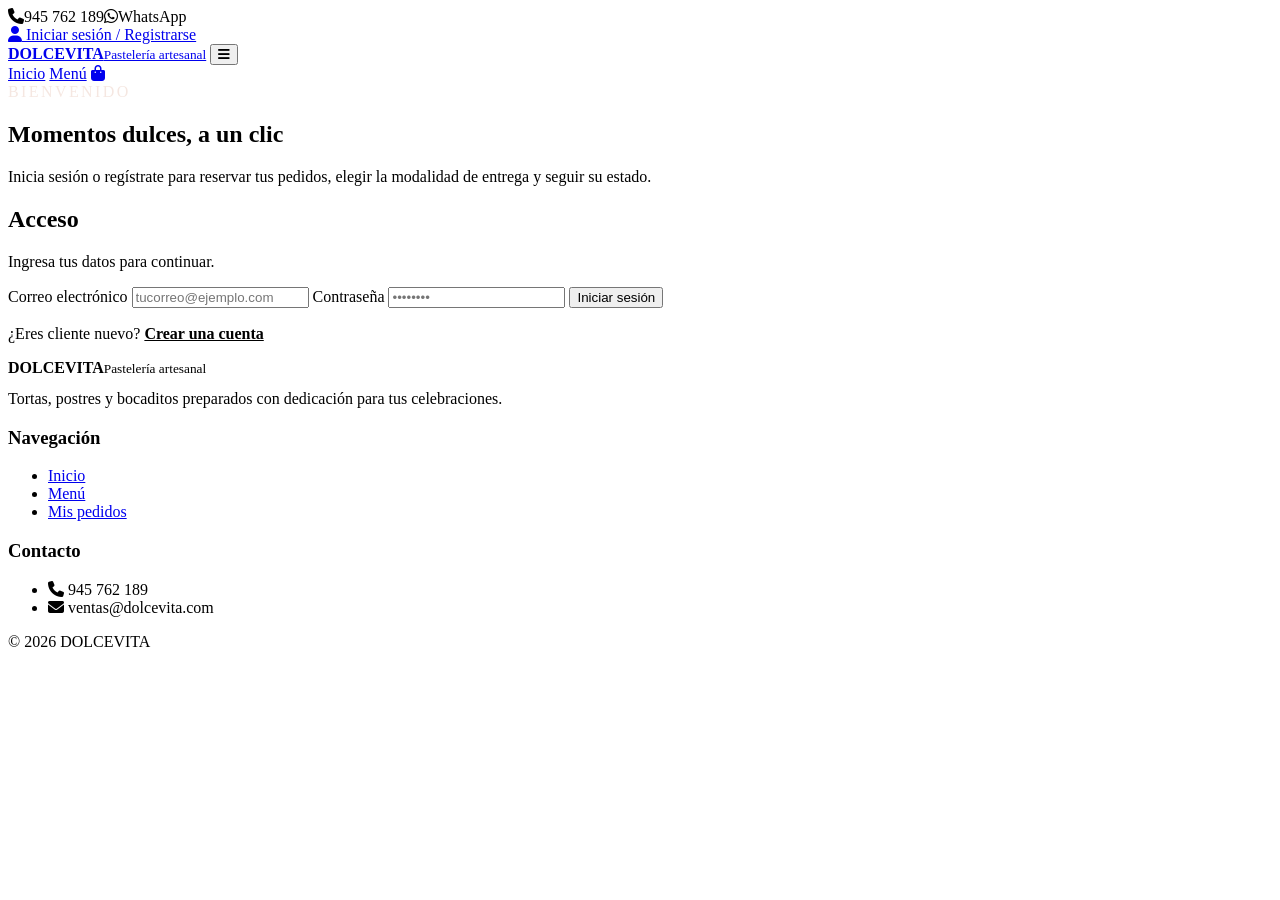
==== src/main/resources/static/login.html @ e9071d45 "Version actualizada" ====
<!DOCTYPE html>
<html lang="es">
<head>
    <meta charset="UTF-8">
    <meta name="viewport" content="width=device-width, initial-scale=1">
    <title>Iniciar sesión | DOLCEVITA</title>
    <link rel="stylesheet" href="https://cdnjs.cloudflare.com/ajax/libs/font-awesome/6.7.2/css/all.min.css">
    <link href="https://fonts.googleapis.com/css2?family=Playfair+Display:wght@600;700&family=Poppins:wght@300;400;500;600;700&display=swap" rel="stylesheet">
    <link rel="stylesheet" href="css/estilos.css">
</head>
<body>
<header>
    <div class="top-bar"><div class="contenedor">
        <div><span><i class="fa-solid fa-phone"></i>945 762 189</span><span><i class="fa-brands fa-whatsapp"></i>WhatsApp</span></div>
        <div><a href="login.html"><i class="fa-solid fa-user"></i> Iniciar sesión</a></div>
    </div></div>
    <nav class="navbar"><div class="contenedor">
        <a href="index.html" class="marca"><b>DOLCEVITA</b><small>Pastelería artesanal</small></a>
        <button class="nav-toggle" id="navToggle" aria-label="Abrir menú"><i class="fa-solid fa-bars"></i></button>
        <div class="nav-links" id="navLinks">
            <a href="index.html">Inicio</a>
            <a href="menu.html">Menú</a>
            <a href="mis-pedidos.html">Mis pedidos</a>
            <a href="carrito.html" class="nav-carrito"><i class="fa-solid fa-bag-shopping"></i><span class="n">0</span></a>
        </div>
    </div></nav>
</header>
<main>
<section class="login-caja">
    <div class="login-lado">
        <span class="ayuda" style="color:#f5e7e1;letter-spacing:.15em;text-transform:uppercase">Bienvenido</span>
        <h2>Momentos dulces, a un clic</h2>
        <p>Inicia sesión o regístrate para reservar tus pedidos, elegir la modalidad de entrega y seguir su estado.</p>
    </div>

    <form class="login-form" id="formLogin" novalidate>
        <h2>Acceso</h2>
        <p class="ayuda">Ingresa tus datos para continuar.</p>
        <label for="correo">Correo electrónico</label>
        <input type="email" id="correo" placeholder="tucorreo@ejemplo.com" required>
        <label for="clave">Contraseña</label>
        <input type="password" id="clave" placeholder="••••••••" required>
        <p class="aviso-carrito" id="errorLogin" hidden style="margin-top:1rem;margin-bottom:0"></p>
        <button class="btn btn-dorado" type="submit" id="btnLogin">Iniciar sesión</button>
        <p class="ayuda" style="margin-top:1.1rem">¿Eres cliente nuevo? <a href="#" id="irRegistro" style="color:var(--vino);font-weight:600">Crear una cuenta</a></p>
    </form>

    <form class="login-form" id="formRegistro" hidden novalidate>
        <h2>Crear cuenta</h2>
        <p class="ayuda">Regístrate para hacer tus pedidos y consultar tu historial.</p>
        <div style="display:grid;grid-template-columns:1fr 1fr;gap:0 .8rem">
            <div>
                <label for="regNombre">Nombre</label>
                <input type="text" id="regNombre" maxlength="60" placeholder="Tu nombre" required>
            </div>
            <div>
                <label for="regApellido">Apellido</label>
                <input type="text" id="regApellido" maxlength="60" placeholder="Tu apellido" required>
            </div>
        </div>
        <label for="regCorreo">Correo electrónico</label>
        <input type="email" id="regCorreo" maxlength="100" placeholder="tucorreo@ejemplo.com" required>
        <label for="regTelefono">Teléfono (9 dígitos)</label>
        <input type="tel" id="regTelefono" maxlength="9" placeholder="987654321">
        <label for="regClave">Contraseña (mínimo 6 caracteres)</label>
        <input type="password" id="regClave" placeholder="••••••••" required>
        <p class="aviso-carrito" id="errorRegistro" hidden style="margin-top:1rem;margin-bottom:0"></p>
        <button class="btn btn-dorado" type="submit" id="btnRegistro">Registrarme</button>
        <p class="ayuda" style="margin-top:1.1rem">¿Ya tienes una cuenta? <a href="#" id="irLogin" style="color:var(--vino);font-weight:600">Iniciar sesión</a></p>
    </form>
</section>
</main>
<footer class="pie-pagina"><div class="contenedor">
    <div class="cols">
        <div><div class="marca"><b>DOLCEVITA</b><small>Pastelería artesanal</small></div><p style="margin-top:.8rem">Tortas, postres y bocaditos preparados con dedicación para tus celebraciones.</p></div>
        <div><h3>Navegación</h3><ul><li><a href="index.html">Inicio</a></li><li><a href="menu.html">Menú</a></li><li><a href="mis-pedidos.html">Mis pedidos</a></li></ul></div>
        <div><h3>Contacto</h3><ul><li><i class="fa-solid fa-phone"></i> 945 762 189</li><li><i class="fa-solid fa-envelope"></i> ventas@dolcevita.com</li></ul></div>
    </div>
    <div class="copy">© 2026 DOLCEVITA</div>
</div></footer>
<script src="js/api.js"></script>
<script src="js/carrito.js"></script>
<script src="js/nav.js"></script>
<script>
const formLogin = document.getElementById("formLogin");
const formRegistro = document.getElementById("formRegistro");
const errorLogin = document.getElementById("errorLogin");
const errorRegistro = document.getElementById("errorRegistro");
const redirectParam = new URLSearchParams(location.search).get("redirect");

function redirigirPorRol(usuario) {
  Sesion.guardarCache(usuario);
  const rol = Sesion.rolDe(usuario);
  if (rol.includes("ADMIN")) {
    location.href = "admin/index.html";
  } else if (rol.includes("MOTOR")) {
    location.href = "admin/entregas.html";
  } else {
    location.href = redirectParam || "mis-pedidos.html";
  }
}

document.getElementById("irRegistro").addEventListener("click", (e) => {
  e.preventDefault();
  errorLogin.hidden = true;
  formLogin.hidden = true;
  formRegistro.hidden = false;
});

document.getElementById("irLogin").addEventListener("click", (e) => {
  e.preventDefault();
  errorRegistro.hidden = true;
  formRegistro.hidden = true;
  formLogin.hidden = false;
});

formLogin.addEventListener("submit", async (e) => {
  e.preventDefault();
  errorLogin.hidden = true;
  const correo = document.getElementById("correo").value.trim();
  const clave = document.getElementById("clave").value;
  if (!correo || !clave) {
    errorLogin.textContent = "Ingresa tu correo y contraseña.";
    errorLogin.hidden = false;
    return;
  }
  const btn = document.getElementById("btnLogin");
  btn.disabled = true;
  try {
    const usuario = await Api.login(correo, clave);
    redirigirPorRol(usuario);
  } catch (err) {
    errorLogin.textContent = err.message;
    errorLogin.hidden = false;
    btn.disabled = false;
  }
});

formRegistro.addEventListener("submit", async (e) => {
  e.preventDefault();
  errorRegistro.hidden = true;
  const nombre = document.getElementById("regNombre").value.trim();
  const apellido = document.getElementById("regApellido").value.trim();
  const correo = document.getElementById("regCorreo").value.trim();
  const telefono = document.getElementById("regTelefono").value.trim();
  const contrasena = document.getElementById("regClave").value;

  if (!nombre || !apellido) {
    errorRegistro.textContent = "Escribe tu nombre y apellido.";
    errorRegistro.hidden = false;
    return;
  }
  if (!/^[^@\s]+@[^@\s]+\.[^@\s]+$/.test(correo)) {
    errorRegistro.textContent = "Escribe un correo electrónico válido.";
    errorRegistro.hidden = false;
    return;
  }
  if (telefono && !/^\d{9}$/.test(telefono)) {
    errorRegistro.textContent = "El teléfono debe tener 9 dígitos.";
    errorRegistro.hidden = false;
    return;
  }
  if (contrasena.length < 6) {
    errorRegistro.textContent = "La contraseña debe tener al menos 6 caracteres.";
    errorRegistro.hidden = false;
    return;
  }

  const btn = document.getElementById("btnRegistro");
  btn.disabled = true;
  try {
    const usuario = await Api.registro({ nombre, apellido, correo, telefono, contrasena });
    redirigirPorRol(usuario);
  } catch (err) {
    errorRegistro.textContent = err.message;
    errorRegistro.hidden = false;
    btn.disabled = false;
  }
});
</script>
</body>
</html>
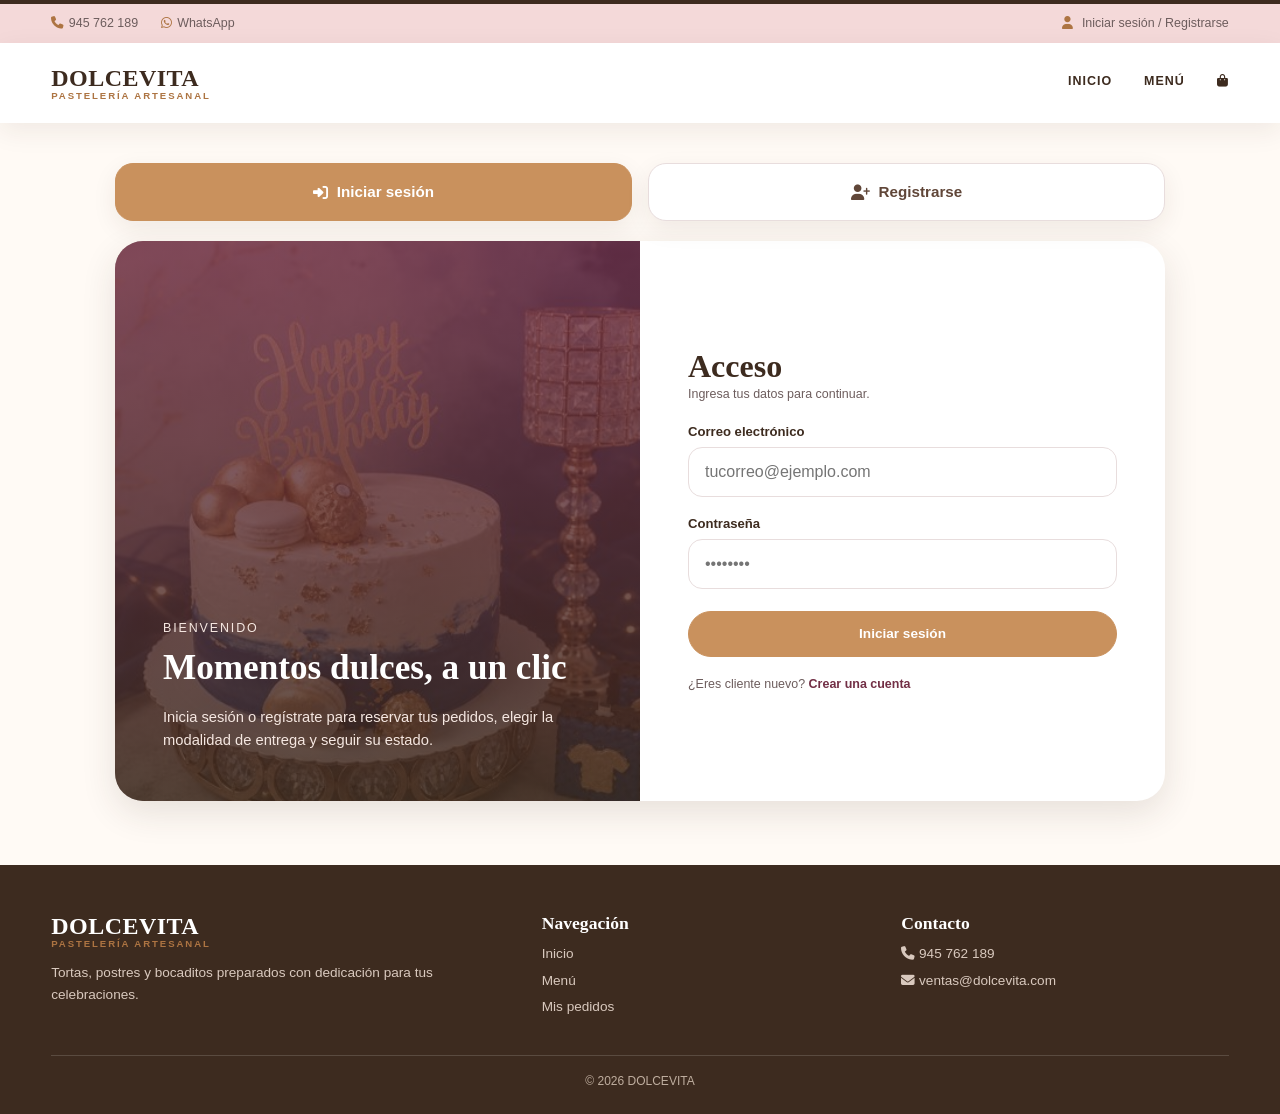
==== commit 6b0753f0: "actualizado" ====
--- a/src/main/resources/static/login.html
+++ b/src/main/resources/static/login.html
@@ -26,6 +26,10 @@
     </div></nav>
 </header>
 <main>
+<div class="login-pestanas">
+    <button type="button" class="activo" data-vista="login"><i class="fa-solid fa-right-to-bracket"></i> Iniciar sesión</button>
+    <button type="button" data-vista="registro"><i class="fa-solid fa-user-plus"></i> Registrarse</button>
+</div>
 <section class="login-caja">
     <div class="login-lado">
         <span class="ayuda" style="color:#f5e7e1;letter-spacing:.15em;text-transform:uppercase">Bienvenido</span>
@@ -94,25 +98,35 @@
   if (rol.includes("ADMIN")) {
     location.href = "admin/index.html";
   } else if (rol.includes("MOTOR")) {
-    location.href = "admin/entregas.html";
+    location.href = "motorizado/index.html";
   } else {
     location.href = redirectParam || "mis-pedidos.html";
   }
 }
 
+function mostrarVista(vista) {
+  const esRegistro = vista === "registro";
+  errorLogin.hidden = true;
+  errorRegistro.hidden = true;
+  formLogin.hidden = esRegistro;
+  formRegistro.hidden = !esRegistro;
+  document.querySelectorAll(".login-pestanas button").forEach((b) => b.classList.toggle("activo", b.dataset.vista === vista));
+}
+
+document.querySelectorAll(".login-pestanas button").forEach((b) =>
+  b.addEventListener("click", () => mostrarVista(b.dataset.vista)));
+
 document.getElementById("irRegistro").addEventListener("click", (e) => {
   e.preventDefault();
-  errorLogin.hidden = true;
-  formLogin.hidden = true;
-  formRegistro.hidden = false;
+  mostrarVista("registro");
 });
 
 document.getElementById("irLogin").addEventListener("click", (e) => {
   e.preventDefault();
-  errorRegistro.hidden = true;
-  formRegistro.hidden = true;
-  formLogin.hidden = false;
+  mostrarVista("login");
 });
+
+mostrarVista(location.hash === "#registro" ? "registro" : "login");
 
 formLogin.addEventListener("submit", async (e) => {
   e.preventDefault();
--- a/src/main/resources/static/css/estilos.css
+++ b/src/main/resources/static/css/estilos.css
@@ -0,0 +1,335 @@
+/* =====================================================
+   DOLCEVITA - Maqueta visual v2
+   Un solo archivo de estilos: tienda (cliente) + panel admin.
+   Estética: rosa suave, crema, chocolate y dorado.
+   Títulos: Playfair Display. Texto: Poppins.
+===================================================== */
+
+:root {
+  --rosa-claro: #f4d9d9;
+  --rosa: #eec9cb;
+  --rosa-oscuro: #d9aeb2;
+  --crema: #fffaf5;
+  --crema-oscuro: #f8eee6;
+  --blanco: #fff;
+  --chocolate: #3d2b1f;
+  --chocolate-claro: #604638;
+  --dorado: #c9915d;
+  --dorado-oscuro: #ad7442;
+  --vino: #722f45;
+  --gris: #6d5d5d;
+  --gris-claro: #f2eeee;
+  --gris-borde: #e8dddd;
+  --verde: #307a4b;  --verde-fondo: #dff1e5;
+  --ambar: #8a5a12;  --ambar-fondo: #fbe9c8;
+  --azul: #35639a;   --azul-fondo: #dde9f7;
+  --rojo: #b93d3d;   --rojo-fondo: #f6dcdc;
+  --morado: #6b4a8f; --morado-fondo: #eadff5;
+  --fuente-titulos: "Playfair Display", serif;
+  --fuente-texto: "Poppins", sans-serif;
+  --radio-m: 14px; --radio: 18px; --radio-g: 28px; --pill: 999px;
+  --sombra-suave: 0 8px 25px rgba(61,43,31,.08);
+  --sombra: 0 12px 35px rgba(61,43,31,.12);
+}
+*, *::before, *::after { margin: 0; padding: 0; box-sizing: border-box; }
+html { scroll-behavior: smooth; }
+body { min-height: 100vh; font-family: var(--fuente-texto); background: var(--crema); color: var(--chocolate); line-height: 1.6; }
+img { display: block; max-width: 100%; object-fit: cover; }
+a { color: inherit; text-decoration: none; }
+ul { list-style: none; }
+button, input, select, textarea { font: inherit; }
+h1, h2, h3 { font-family: var(--fuente-titulos); color: var(--chocolate); line-height: 1.2; }
+
+/* ---------- Botones ---------- */
+.btn { white-space: nowrap; display: inline-flex; align-items: center; justify-content: center; gap: .5rem; padding: .7rem 1.6rem; border-radius: var(--pill); border: 1px solid var(--chocolate); background: var(--chocolate); color: #fff; font-size: .85rem; font-weight: 600; cursor: pointer; transition: .3s ease; }
+.btn:hover { background: var(--chocolate-claro); border-color: var(--chocolate-claro); transform: translateY(-1px); }
+.btn-dorado { background: var(--dorado); border-color: var(--dorado); }
+.btn-dorado:hover { background: var(--dorado-oscuro); border-color: var(--dorado-oscuro); }
+.btn-borde { background: transparent; color: var(--chocolate); border-color: var(--dorado); }
+.btn-borde:hover { background: var(--dorado); color: #fff; border-color: var(--dorado); }
+.btn-borde-claro { background: transparent; color: #fff; border-color: rgba(255,255,255,.7); }
+.btn-borde-claro:hover { background: #fff; color: var(--chocolate); border-color: #fff; }
+.btn-peligro { background: #fff; color: var(--rojo); border-color: var(--rojo); }
+.btn-peligro:hover { background: var(--rojo); color: #fff; border-color: var(--rojo); }
+.btn-bloque { display: flex; width: 100%; }
+.btn-sm { padding: .35rem 1rem; font-size: .76rem; }
+
+/* ---------- Etiquetas de estado ---------- */
+.estado { display: inline-block; padding: .15rem .8rem; border-radius: var(--pill); font-size: .72rem; font-weight: 600; white-space: nowrap; }
+.e-pendiente, .e-proceso { background: var(--ambar-fondo); color: var(--ambar); }
+.e-confirmado, .e-camino { background: var(--azul-fondo); color: var(--azul); }
+.e-entregado, .e-activo { background: var(--verde-fondo); color: var(--verde); }
+.e-cancelado, .e-incidencia { background: var(--rojo-fondo); color: var(--rojo); }
+.e-listo { background: var(--morado-fondo); color: var(--morado); }
+.e-nuevo { background: var(--morado-fondo); color: var(--morado); }
+
+/* ---------- Formularios ---------- */
+label { display: block; font-size: .82rem; font-weight: 600; margin: 1rem 0 .3rem; }
+input[type=text], input[type=email], input[type=password], input[type=date], input[type=number], input[type=tel], select, textarea {
+  width: 100%; padding: .7rem 1rem; border: 1px solid var(--gris-borde); border-radius: var(--radio-m); background: #fff; color: var(--chocolate); outline: none; transition: .2s;
+}
+input:focus, select:focus, textarea:focus { border-color: var(--dorado); box-shadow: 0 0 0 3px rgba(201,145,93,.18); }
+textarea { min-height: 90px; resize: vertical; }
+.fila-radio { display: flex; gap: 1.4rem; flex-wrap: wrap; font-size: .88rem; }
+.fila-radio label { display: inline-flex; align-items: center; gap: .4rem; font-weight: 400; margin: 0; }
+.ayuda { font-size: .78rem; color: var(--gris); }
+
+/* =====================================================
+   TIENDA (cliente)
+===================================================== */
+.contenedor { width: min(1200px, 92%); margin-inline: auto; }
+.top-bar { background: var(--rosa-claro); border-top: 4px solid var(--chocolate); font-size: .78rem; color: var(--gris); }
+.top-bar .contenedor { display: flex; justify-content: space-between; align-items: center; padding: .6rem 0; gap: 1rem; flex-wrap: wrap; }
+.top-bar span { margin-right: 1.4rem; }
+.top-bar i { margin-right: .35rem; color: var(--dorado-oscuro); }
+.navbar { background: #fff; position: sticky; top: 0; z-index: 20; box-shadow: var(--sombra-suave); }
+.navbar .contenedor { display: flex; justify-content: space-between; align-items: center; min-height: 80px; gap: 1rem; }
+.marca { display: flex; flex-direction: column; line-height: 1.1; }
+.marca b { font-family: var(--fuente-titulos); font-size: 1.5rem; color: var(--chocolate); letter-spacing: .02em; }
+.marca small { font-size: .6rem; letter-spacing: .2em; font-weight: 600; color: var(--dorado-oscuro); text-transform: uppercase; }
+.nav-links { display: flex; gap: 2rem; align-items: center; }
+.nav-links a { font-size: .78rem; font-weight: 600; letter-spacing: .08em; text-transform: uppercase; padding: .4rem 0; border-bottom: 2px solid transparent; }
+.nav-links a:hover, .nav-links a.activo { color: var(--dorado-oscuro); border-color: var(--dorado); }
+.nav-carrito { position: relative; }
+.nav-carrito .n { position: absolute; top: -8px; right: -12px; background: var(--dorado); color: #fff; border-radius: 50%; width: 18px; height: 18px; font-size: .62rem; display: grid; place-items: center; letter-spacing: 0; }
+.nav-toggle { display: none; background: none; color: var(--chocolate); font-size: 1.3rem; cursor: pointer; }
+
+.hero { background: linear-gradient(100deg, #4a362a 0%, #6b5547 55%, #d9cfc6 100%); color: #fff; padding: 5.5rem 0; }
+.hero .etiqueta { color: var(--dorado); letter-spacing: .2em; font-size: .72rem; font-weight: 600; text-transform: uppercase; }
+.hero h1 { color: #fff; font-size: clamp(2.4rem, 5vw, 3.8rem); max-width: 560px; margin: .8rem 0 1rem; }
+.hero p { max-width: 480px; color: #f3e9e1; }
+.hero .botones { display: flex; gap: .8rem; margin-top: 1.6rem; flex-wrap: wrap; }
+.hero-grid { display: grid; grid-template-columns: 1.1fr .9fr; gap: 3rem; align-items: center; }
+.hero-foto { width: 100%; max-width: 420px; justify-self: end; aspect-ratio: 4 / 4.6; border-radius: var(--radio-g); box-shadow: 0 18px 45px rgba(0,0,0,.35); border: 6px solid rgba(255,255,255,.18); }
+.hero-pagina { text-align: center; padding: 4.5rem 0; background: linear-gradient(rgba(61,43,31,.72), rgba(61,43,31,.72)), url("../img/cat-personalizadas.jpg") center / cover; }
+.hero-pagina h1 { margin: .5rem auto; }
+.hero-pagina p { margin-inline: auto; }
+
+.seccion { padding: 4.5rem 0; }
+.seccion.alt { background: var(--crema-oscuro); }
+.seccion-cab { text-align: center; max-width: 640px; margin: 0 auto 2.6rem; }
+.seccion-cab small { display: block; letter-spacing: .18em; font-size: .7rem; font-weight: 600; text-transform: uppercase; color: var(--dorado-oscuro); }
+.seccion-cab h2 { font-size: clamp(1.8rem, 3vw, 2.5rem); margin: .4rem 0; }
+.seccion-cab p { color: var(--gris); }
+
+.grid-cat { display: grid; grid-template-columns: repeat(3, 1fr); gap: 1.5rem; }
+.card-cat { position: relative; border-radius: var(--radio); overflow: hidden; aspect-ratio: 3 / 3.4; box-shadow: var(--sombra); color: #fff; display: flex; align-items: flex-end; }
+.card-cat img { position: absolute; inset: 0; width: 100%; height: 100%; transition: transform .5s; }
+.card-cat:hover img { transform: scale(1.06); }
+.card-cat::after { content: ""; position: absolute; inset: 0; background: linear-gradient(to top, rgba(40,26,18,.85) 5%, rgba(40,26,18,0) 60%); }
+.card-cat div { position: relative; z-index: 1; padding: 1.6rem; }
+.card-cat h3 { color: #fff; font-size: 1.4rem; }
+.card-cat p { font-size: .82rem; color: #f0e4dc; margin: .3rem 0 .7rem; }
+.card-cat span { font-size: .82rem; font-weight: 600; }
+
+.dos-col-texto { display: grid; grid-template-columns: 1fr 1fr; gap: 4rem; align-items: center; }
+.marco-foto { position: relative; }
+.marco-foto::before { content: ""; position: absolute; inset: 18px -18px -18px 18px; background: var(--rosa-claro); border-radius: var(--radio-g); }
+.marco-foto img { position: relative; border-radius: var(--radio-g); aspect-ratio: 4 / 4.6; width: 100%; box-shadow: var(--sombra); }
+.dos-col-texto small { letter-spacing: .18em; font-size: .7rem; font-weight: 600; text-transform: uppercase; color: var(--dorado-oscuro); }
+.dos-col-texto h2 { font-size: 2.3rem; margin: .5rem 0 1rem; }
+.dos-col-texto p { color: var(--gris); margin-bottom: .9rem; }
+
+.chips { display: flex; flex-wrap: wrap; justify-content: center; gap: .7rem; margin-bottom: 2.4rem; }
+.chip { padding: .5rem 1.3rem; border: 1px solid var(--dorado); border-radius: var(--pill); font-size: .82rem; font-weight: 600; background: transparent; }
+.chip.activo { background: var(--dorado); color: #fff; box-shadow: 0 6px 16px rgba(201,145,93,.35); }
+.grid-prod { display: grid; grid-template-columns: repeat(3, 1fr); gap: 1.6rem; }
+.card-prod { background: #fff; border-radius: var(--radio); overflow: hidden; box-shadow: var(--sombra-suave); display: flex; flex-direction: column; transition: .3s; }
+.card-prod:hover { transform: translateY(-4px); box-shadow: var(--sombra); }
+.card-prod img { aspect-ratio: 4 / 3.2; width: 100%; }
+.card-prod .cuerpo { padding: 1.3rem 1.4rem 1.2rem; display: flex; flex-direction: column; flex: 1; }
+.card-prod h3 { font-size: 1.25rem; }
+.card-prod .sub { color: var(--dorado-oscuro); font-size: .78rem; font-weight: 600; margin: .2rem 0 .5rem; }
+.card-prod .desc { color: var(--gris); font-size: .85rem; flex: 1; }
+.card-prod .pie { display: flex; justify-content: space-between; align-items: center; border-top: 1px solid var(--gris-borde); margin-top: 1rem; padding-top: .9rem; }
+.precio { color: var(--dorado-oscuro); font-weight: 700; font-size: 1.05rem; }
+.card-prod .pie a { font-size: .82rem; font-weight: 600; }
+
+.pie-pagina { background: var(--chocolate); color: #e9dcd2; padding: 3rem 0 1.4rem; }
+.pie-pagina .cols { display: grid; grid-template-columns: 1.4fr 1fr 1fr; gap: 2rem; margin-bottom: 2rem; }
+.pie-pagina h3 { color: #fff; font-size: 1.1rem; margin-bottom: .6rem; }
+.pie-pagina p, .pie-pagina li { font-size: .85rem; color: #d9c9be; margin-bottom: .3rem; }
+.pie-pagina .marca b { color: #fff; }
+.pie-pagina .copy { border-top: 1px solid rgba(255,255,255,.15); padding-top: 1rem; text-align: center; font-size: .75rem; color: #bfae9f; }
+
+/* ---------- Páginas internas de tienda ---------- */
+.pagina { padding: 3rem 0 4.5rem; }
+.migas { font-size: .82rem; color: var(--gris); margin-bottom: 1.4rem; }
+.migas a:hover { color: var(--dorado-oscuro); }
+.detalle { display: grid; grid-template-columns: 1fr 1fr; gap: 3rem; align-items: start; }
+.detalle .principal { border-radius: var(--radio-g); aspect-ratio: 1; width: 100%; box-shadow: var(--sombra); }
+.miniaturas { display: flex; gap: .8rem; margin-top: 1rem; }
+.miniaturas img { width: 84px; height: 84px; border-radius: var(--radio-m); border: 2px solid transparent; }
+.miniaturas img:first-child { border-color: var(--dorado); }
+.detalle h1 { font-size: 2.4rem; }
+.detalle .precio-g { font-size: 1.7rem; color: var(--dorado-oscuro); font-weight: 700; margin: .4rem 0; }
+.estrellas { color: var(--dorado); font-size: .9rem; }
+.tamanos { display: grid; grid-template-columns: repeat(3, 1fr); gap: .7rem; }
+.tamano { border: 1px solid var(--gris-borde); border-radius: var(--radio-m); padding: .7rem; text-align: center; font-size: .85rem; background: #fff; }
+.tamano small { display: block; color: var(--gris); }
+.tamano.activo { border-color: var(--dorado); background: var(--crema-oscuro); font-weight: 600; }
+.cantidad { display: inline-flex; border: 1px solid var(--gris-borde); border-radius: var(--pill); background: #fff; overflow: hidden; }
+.cantidad span { padding: .45rem 1.2rem; font-weight: 600; }
+.cantidad span:nth-child(2) { border-inline: 1px solid var(--gris-borde); }
+
+.panel { background: #fff; border-radius: var(--radio); padding: 1.6rem; box-shadow: var(--sombra-suave); }
+.panel > h3 { font-size: 1.25rem; padding-bottom: .7rem; margin-bottom: 1rem; border-bottom: 1px solid var(--gris-borde); }
+.dos-col { display: grid; grid-template-columns: 1.6fr 1fr; gap: 1.6rem; align-items: start; }
+.item { display: flex; gap: 1rem; align-items: center; padding: .9rem 0; border-bottom: 1px solid var(--gris-borde); }
+.item:last-child { border-bottom: 0; }
+.item img { width: 78px; height: 78px; border-radius: var(--radio-m); flex: none; }
+.item .info { flex: 1; }
+.item h3 { font-size: 1.05rem; }
+.fila-dato { display: flex; justify-content: space-between; gap: 1rem; padding: .35rem 0; font-size: .9rem; }
+.fila-dato span:first-child { color: var(--gris); }
+.fila-total { display: flex; justify-content: space-between; align-items: center; border-top: 1px solid var(--gris-borde); margin-top: .8rem; padding-top: 1rem; font-weight: 700; }
+.fila-total .monto { font-family: var(--fuente-titulos); font-size: 1.6rem; color: var(--dorado-oscuro); }
+.pasos { display: flex; align-items: center; justify-content: center; max-width: 560px; margin: 0 auto 2.4rem; }
+.paso { text-align: center; font-size: .78rem; color: var(--gris); width: 120px; }
+.paso b { display: grid; place-items: center; width: 32px; height: 32px; margin: 0 auto .3rem; border-radius: 50%; border: 2px solid var(--gris-borde); background: #fff; }
+.paso.activo { color: var(--chocolate); font-weight: 600; }
+.paso.activo b { background: var(--dorado); border-color: var(--dorado); color: #fff; }
+.paso-linea { flex: 1; height: 2px; background: var(--gris-borde); margin-bottom: 1.3rem; }
+.exito { text-align: center; max-width: 560px; margin: 0 auto; }
+.exito .check { width: 76px; height: 76px; border-radius: 50%; background: var(--verde); color: #fff; font-size: 2rem; display: grid; place-items: center; margin: 0 auto 1.2rem; }
+.exito .panel { text-align: left; margin: 1.5rem 0; }
+
+.lista-pedidos .pedido { display: grid; grid-template-columns: 110px 1fr 130px 120px; gap: 1rem; align-items: center; padding: 1rem 0; border-bottom: 1px solid var(--gris-borde); font-size: .9rem; }
+.lista-pedidos .pedido:last-child { border-bottom: 0; }
+.lista-pedidos .prod { display: flex; align-items: center; gap: .9rem; }
+.lista-pedidos img { width: 56px; height: 56px; border-radius: 12px; }
+.lista-pedidos small { color: var(--gris); display: block; }
+.pestanas { display: flex; flex-wrap: wrap; gap: .5rem; margin-bottom: 1.2rem; }
+.pestana { padding: .35rem 1.1rem; border-radius: var(--pill); border: 1px solid var(--gris-borde); background: #fff; font-size: .8rem; font-weight: 600; }
+.pestana.activo { background: var(--chocolate); border-color: var(--chocolate); color: #fff; }
+
+.login-caja { display: grid; grid-template-columns: 1fr 1fr; border-radius: var(--radio-g); overflow: hidden; box-shadow: var(--sombra); background: #fff; margin: 3rem auto 4rem; width: min(1050px, 92%); min-height: 560px; }
+.login-lado { background: linear-gradient(rgba(114,47,69,.78), rgba(61,43,31,.82)), url("../img/torta-azul.jpg") center / cover; color: #fff; padding: 3rem; display: flex; flex-direction: column; justify-content: flex-end; }
+.login-lado h2 { color: #fff; font-size: 2.2rem; margin: .5rem 0 1rem; }
+.login-lado p { color: #f5e7e1; font-size: .92rem; }
+.login-form { padding: 3rem; display: flex; flex-direction: column; justify-content: center; }
+.login-form h2 { font-size: 2rem; }
+.login-form[hidden] { display: none; }
+.login-pestanas { display: grid; grid-template-columns: 1fr 1fr; gap: 1rem; width: min(1050px, 92%); margin: 2.5rem auto 1.2rem; }
+.login-pestanas button { border: 1px solid var(--gris-borde); background: #fff; padding: 1rem; border-radius: var(--radio); box-shadow: var(--sombra-suave); font-family: var(--fuente-texto); font-size: .95rem; font-weight: 600; color: var(--chocolate-claro); cursor: pointer; display: flex; align-items: center; justify-content: center; gap: .55rem; transition: .25s ease; }
+.login-pestanas button:hover { border-color: var(--dorado); color: var(--vino); }
+.login-pestanas button.activo { background: var(--dorado); border-color: var(--dorado); color: #fff; }
+.login-pestanas + .login-caja { margin-top: 0; }
+.login-form .btn { margin-top: 1.4rem; }
+
+/* =====================================================
+   ADMIN
+===================================================== */
+body.admin-body { background: var(--crema); }
+.admin { display: grid; grid-template-columns: 250px 1fr; min-height: 100vh; }
+.lateral { background: var(--chocolate); color: #e9dcd2; padding: 1.6rem 1rem; position: sticky; top: 0; height: 100vh; overflow-y: auto; }
+.lateral .marca { text-align: center; align-items: center; margin-bottom: 2rem; padding-bottom: 1.4rem; border-bottom: 1px solid rgba(255,255,255,.12); }
+.lateral .marca b { color: #fff; }
+.lateral a { display: flex; align-items: center; gap: .8rem; padding: .7rem 1rem; border-radius: var(--radio-m); font-size: .86rem; color: #d9c9be; margin-bottom: .2rem; transition: .2s; }
+.lateral a i { width: 18px; text-align: center; color: var(--dorado); }
+.lateral a:hover { background: rgba(255,255,255,.07); color: #fff; }
+.lateral a.activo { background: var(--dorado); color: #fff; font-weight: 600; box-shadow: 0 6px 16px rgba(0,0,0,.2); }
+.lateral a.activo i { color: #fff; }
+.lateral .salir { margin-top: 1.5rem; border-top: 1px solid rgba(255,255,255,.12); padding-top: 1.2rem; }
+.admin-main { min-width: 0; }
+.topbar { display: flex; justify-content: space-between; align-items: center; padding: .9rem 2rem; background: #fff; box-shadow: var(--sombra-suave); position: sticky; top: 0; z-index: 10; }
+.topbar .saludo { font-size: .85rem; color: var(--gris); }
+.topbar .usuario { display: flex; align-items: center; gap: 1.2rem; font-size: .85rem; }
+.avatar { width: 36px; height: 36px; border-radius: 50%; background: var(--rosa); color: var(--chocolate); display: inline-grid; place-items: center; font-weight: 700; margin-right: .5rem; }
+.cuerpo { padding: 2rem; }
+.cab-pag { display: flex; justify-content: space-between; align-items: flex-start; gap: 1rem; flex-wrap: wrap; margin-bottom: 1.5rem; }
+.cab-pag h1 { font-size: 2rem; }
+.cab-pag p { color: var(--gris); font-size: .9rem; }
+.kpis { display: grid; grid-template-columns: repeat(4, 1fr); gap: 1.1rem; margin-bottom: 1.5rem; }
+.kpis.cinco { grid-template-columns: repeat(5, 1fr); }
+.kpis.seis { grid-template-columns: repeat(6, 1fr); }
+.kpi { background: #fff; border-radius: var(--radio); padding: 1.1rem 1.3rem; display: flex; align-items: center; gap: 1rem; box-shadow: var(--sombra-suave); }
+.kpi .ic { width: 48px; height: 48px; border-radius: 14px; display: grid; place-items: center; font-size: 1.2rem; flex: none; }
+.kpi .num { font-family: var(--fuente-titulos); font-size: 1.9rem; font-weight: 700; line-height: 1; }
+.kpi small { color: var(--gris); font-size: .78rem; }
+.ic-rosa { background: var(--rosa-claro); color: var(--vino); }
+.ic-ambar { background: var(--ambar-fondo); color: var(--ambar); }
+.ic-azul { background: var(--azul-fondo); color: var(--azul); }
+.ic-verde { background: var(--verde-fondo); color: var(--verde); }
+.ic-rojo { background: var(--rojo-fondo); color: var(--rojo); }
+.ic-morado { background: var(--morado-fondo); color: var(--morado); }
+.graficos { display: grid; grid-template-columns: 1.7fr 1fr; gap: 1.2rem; }
+.barras { display: flex; align-items: flex-end; gap: .9rem; height: 190px; border-bottom: 1px solid var(--gris-borde); padding-top: .5rem; }
+.barras div { flex: 1; background: linear-gradient(var(--dorado), var(--dorado-oscuro)); border-radius: 8px 8px 0 0; }
+.barras-etq { display: flex; gap: .9rem; font-size: .72rem; color: var(--gris); margin-top: .4rem; }
+.barras-etq span { flex: 1; text-align: center; }
+.dona { width: 150px; height: 150px; border-radius: 50%; margin: .8rem auto; background: conic-gradient(var(--dorado) 0 70%, var(--rosa-claro) 70% 100%); display: grid; place-items: center; }
+.dona span { width: 96px; height: 96px; border-radius: 50%; background: #fff; display: flex; flex-direction: column; align-items: center; justify-content: center; font-family: var(--fuente-titulos); font-weight: 700; font-size: 1.4rem; }
+.dona small { font-family: var(--fuente-texto); font-size: .65rem; font-weight: 400; color: var(--gris); }
+.leyenda { text-align: center; font-size: .8rem; color: var(--gris); }
+.filtros { display: flex; gap: 1rem; flex-wrap: wrap; align-items: flex-end; margin-bottom: 1.2rem; }
+.filtros > div { min-width: 120px; }
+.filtros .crece { flex: 1; min-width: 200px; }
+.filtros label { margin-top: 0; }
+.tabla-caja { background: #fff; border-radius: var(--radio); box-shadow: var(--sombra-suave); overflow-x: auto; }
+table.tabla { width: 100%; border-collapse: collapse; font-size: .85rem; }
+.tabla th { text-align: left; background: var(--crema-oscuro); color: var(--chocolate-claro); font-weight: 600; font-size: .76rem; letter-spacing: .04em; text-transform: uppercase; padding: .9rem .75rem; white-space: nowrap; }
+.tabla td strong { white-space: nowrap; }
+.tabla td { padding: .8rem .75rem; border-bottom: 1px solid var(--gris-borde); vertical-align: middle; }
+.tabla tr:last-child td { border-bottom: 0; }
+.tabla tbody tr:hover { background: #fffaf7; }
+.persona { display: flex; align-items: center; gap: .7rem; min-width: 170px; }
+.persona img { width: 44px; height: 44px; border-radius: 12px; flex: none; }
+.persona small { display: block; color: var(--gris); font-size: .74rem; }
+.acciones { display: flex; gap: .4rem; }
+.ic-btn { width: 32px; height: 32px; display: inline-grid; place-items: center; border-radius: 10px; border: 1px solid var(--gris-borde); background: #fff; font-size: .78rem; color: var(--chocolate-claro); transition: .2s; }
+.ic-btn:hover { background: var(--dorado); color: #fff; border-color: var(--dorado); }
+.ic-btn.rojo { color: var(--rojo); }
+.ic-btn.rojo:hover { background: var(--rojo); color: #fff; border-color: var(--rojo); }
+.detalle-admin { display: grid; grid-template-columns: 1fr 1.2fr; gap: 1.2rem; align-items: start; }
+.login-admin { min-height: 100vh; display: grid; grid-template-columns: 1fr 1fr; }
+.login-admin .foto { background: linear-gradient(rgba(61,43,31,.45), rgba(61,43,31,.6)), url("../img/hero-torta.jpg") center / cover; display: flex; align-items: flex-end; padding: 3rem; color: #fff; }
+.login-admin .foto h2 { color: #fff; font-size: 2.2rem; }
+.login-admin .forma { display: flex; align-items: center; justify-content: center; padding: 2rem; }
+.login-admin form { width: 100%; max-width: 380px; }
+.login-admin .marca { align-items: center; margin-bottom: 1.8rem; }
+
+/* ---------- Responsive ---------- */
+@media (max-width: 960px) {
+  .nav-toggle { display: block; }
+  .hero-grid { grid-template-columns: 1fr; }
+  .hero-foto { justify-self: start; max-width: 320px; }
+  .nav-links { display: none; position: absolute; top: 80px; left: 0; right: 0; background: #fff; flex-direction: column; padding: 1.2rem; box-shadow: var(--sombra); gap: 1rem; }
+  .nav-links.abierto { display: flex; }
+  .grid-cat, .grid-prod { grid-template-columns: repeat(2, 1fr); }
+  .dos-col-texto, .detalle, .dos-col, .detalle-admin, .graficos, .login-caja, .login-admin, .pie-pagina .cols { grid-template-columns: 1fr; }
+  .login-lado { min-height: 220px; }
+  .admin { grid-template-columns: 1fr; }
+  .lateral { position: static; height: auto; display: flex; flex-wrap: wrap; gap: .3rem; padding: .8rem; }
+  .lateral .marca { width: 100%; margin-bottom: .6rem; padding-bottom: .8rem; }
+  .lateral .salir { margin: 0; border: 0; padding: 0; }
+  .kpis, .kpis.cinco, .kpis.seis { grid-template-columns: repeat(2, 1fr); }
+  .lista-pedidos .pedido { grid-template-columns: 1fr 1fr; }
+  .cuerpo { padding: 1.2rem; }
+}
+@media (max-width: 600px) {
+  .grid-cat, .grid-prod { grid-template-columns: 1fr; }
+  .tamanos { grid-template-columns: 1fr; }
+}
+
+
+/* ---------- Conexión con el backend (estados de carga, errores, cantidad) ---------- */
+.mensaje-estado { grid-column: 1 / -1; text-align: center; color: var(--gris); padding: 2.5rem 1rem; }
+.mensaje-estado.error { color: var(--rojo); }
+.aviso-ok { margin-top: 1rem; padding: .7rem 1rem; border-radius: var(--radio-m); background: var(--verde-fondo); color: var(--verde); font-size: .85rem; }
+button.chip { cursor: pointer; font-family: inherit; background: transparent; color: var(--chocolate); }
+button.chip.activo { background: var(--dorado); color: #fff; }
+.cantidad button { background: transparent; border: 0; padding: .45rem 1.2rem; font-weight: 600; cursor: pointer; color: var(--chocolate); }
+.cantidad button:hover { background: var(--crema-oscuro); }
+.cantidad #cantidad { padding: .45rem 1.2rem; font-weight: 600; border-inline: 1px solid var(--gris-borde); }
+.btn[disabled] { opacity: .5; cursor: not-allowed; transform: none; }
+.nav-carrito .n[style*="none"] { display: none; }
+
+/* ---------- Carrito conectado ---------- */
+.cantidad-chica { margin-top: .4rem; }
+.cantidad-chica button { padding: .2rem .8rem; }
+.cantidad-chica span { padding: .2rem .8rem; font-weight: 600; border-inline: 1px solid var(--gris-borde); }
+button.ic-btn { cursor: pointer; }
+.aviso-carrito { padding: .7rem 1rem; border-radius: var(--radio-m); background: var(--ambar-fondo); color: var(--ambar); font-size: .85rem; margin-bottom: 1rem; }
+.carrito-vacio { grid-column: 1 / -1; text-align: center; padding: 3rem 1rem; }
+.carrito-vacio p { color: var(--gris); margin-bottom: 1.2rem; }
